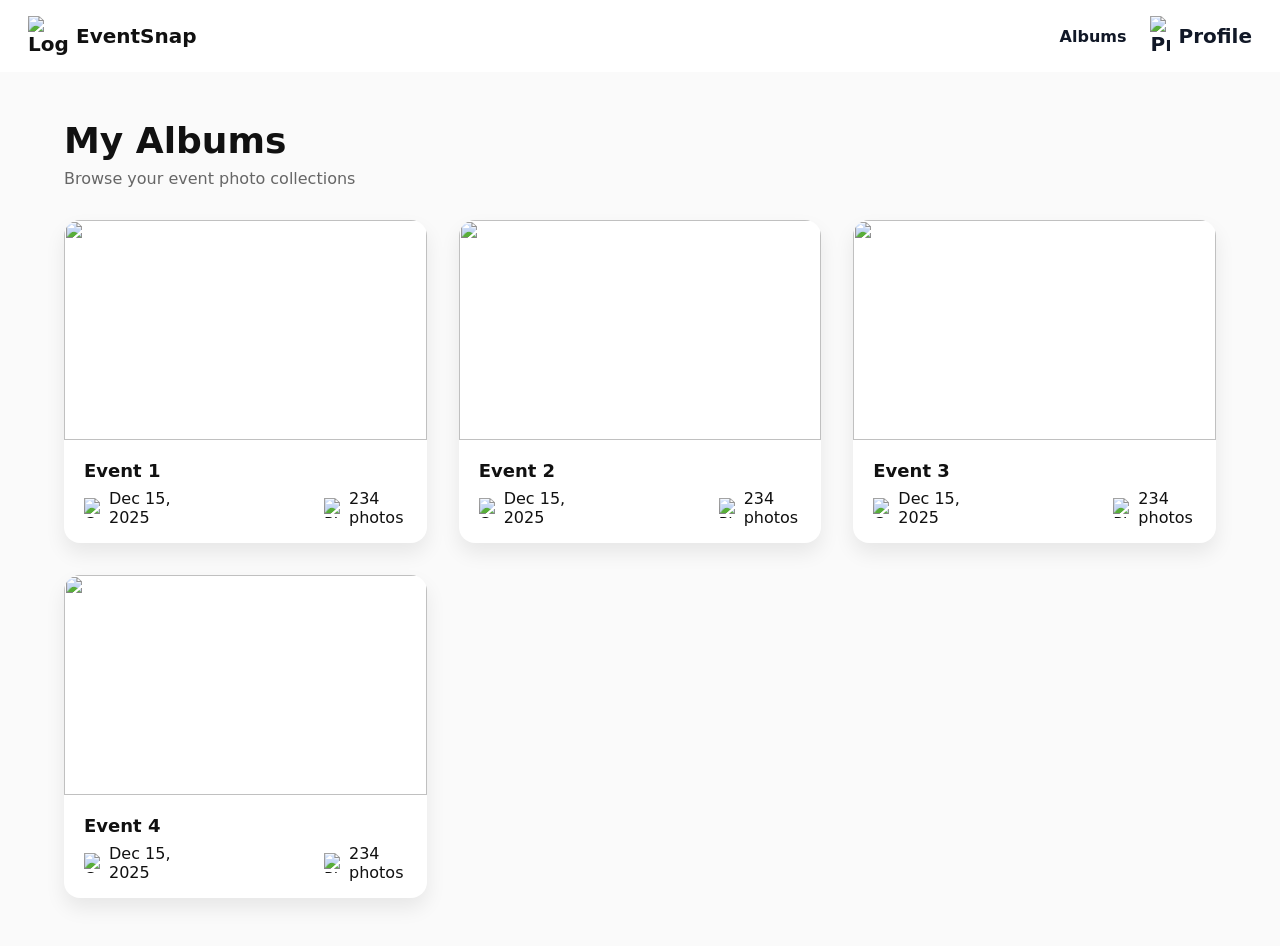
==== index.html @ c73d5fc5 "Initial commit" ====
<!DOCTYPE html>
<html lang="en">
<head>
  <meta charset="UTF-8" />
  <title>EventSnap</title>
  <link rel="stylesheet" href="styles.css" />
</head>
<body>

  <!-- NAVBAR -->
  <nav class="navbar">
    <div class="logo">
        <img src="images/mainlogo.png" alt="Logo" width="40"/>
        <span>EventSnap</span>
    </div>
    <div class="nav-links">
    <a href="index.html">Albums</a>
     <a href="profile.html" class="nav-profile">
    <div class="logo">
    <img src="images/user.png" alt="Profile" class="nav-icon" width="20">
    Profile
    </div>
  </a>
</div>

  </nav>

  <!-- MAIN CONTENT -->
  <main class="container">
    <h1>My Albums</h1>
    <p class="subtitle">Browse your event photo collections</p>

    <div class="album-grid">
      <!-- Album Card -->
       <a href="event1.html">
      <div class="album-card">
        <img src="images/nyc.jpg" />

        <div class="album-info">
          <h3>Event 1</h3>
          <div class="meta">
            <div class ="meta-label">
            <img src="images/calendar.png" alt="Calendar"/>
            <span>Dec 15, 2025</span>
            </div>
            <div class ="meta-label">
            <img src="images/gallery.png" alt="Photos"/>
            <span>234 photos</span>
            </div>
          </div>
        </div>
      </div>
      </a>

      <div class="album-card">
        <img src="images/nyc.jpg" />

        <div class="album-info">
          <h3>Event 2</h3>
          <div class="meta">
            <div class ="meta-label">
            <img src="images/calendar.png" alt="Calendar"/>
            <span>Dec 15, 2025</span>
            </div>
            <div class ="meta-label">
            <img src="images/gallery.png" alt="Photos"/>
            <span>234 photos</span>
            </div>
          </div>
        </div>
      </div>

      <div class="album-card">
        <img src="images/nyc.jpg" />

        <div class="album-info">
          <h3>Event 3</h3>
          <div class="meta">
            <div class ="meta-label">
            <img src="images/calendar.png" alt="Calendar"/>
            <span>Dec 15, 2025</span>
            </div>
            <div class ="meta-label">
            <img src="images/gallery.png" alt="Photos"/>
            <span>234 photos</span>
            </div>
          </div>
        </div>
      </div>

      <div class="album-card">
        <img src="images/nyc.jpg" />

        <div class="album-info">
          <h3>Event 4</h3>
          <div class="meta">
            <div class ="meta-label">
            <img src="images/calendar.png" alt="Calendar"/>
            <span>Dec 15, 2025</span>
            </div>
            <div class ="meta-label">
            <img src="images/gallery.png" alt="Photos"/>
            <span>234 photos</span>
            </div>
          </div>
        </div>
      </div>
      

    </div>

    
  </main>

</body>
</html>
---- styles.css ----
* {
  box-sizing: border-box;
  margin: 0;
  padding: 0;
  font-family: system-ui, -apple-system, BlinkMacSystemFont, sans-serif;
}

body {
  background: #fafafa;
  color: #111;
}

/* NAVBAR */
.navbar {
  display: flex;
  align-items: center;
  justify-content: space-between;
  padding: 16px 28px;
  background: white;
}

.nav-links {
  display: flex;
  align-items: center;
  gap: 24px;
}

.nav-links a {
  text-decoration: none;
  color: #111827;
  font-weight: 600;
}


.logo {
  display: flex;
  align-items: center;
  gap: 8px;
  font-size: 20px;
  font-weight: 600;
}

/* MAIN */
.container {
  padding: 48px 64px;
}

h1 {
  font-size: 36px;
  margin-bottom: 8px;
}

.subtitle {
  color: #666;
  margin-bottom: 32px;
}

/* GRID */
.album-grid {
  display: grid;
  grid-template-columns: repeat(auto-fill, minmax(320px, 1fr));
  gap: 32px;
}

/* CARD */
.album-card {
  background: white;
  border-radius: 16px;
  overflow: hidden;
  box-shadow: 0 10px 20px rgba(0,0,0,0.08);
  transition: transform 0.2s ease, box-shadow 0.2s ease;
  cursor: pointer;
}

.album-card:hover {
  transform: translateY(-4px);
  box-shadow: 0 15px 30px rgba(0,0,0,0.12);
}

.album-card img {
  width: 100%;
  height: 220px;
  object-fit: cover;
}

.album-info {
  padding: 16px 20px;
}

.album-info h3 {
  font-size: 18px;
  margin-bottom: 8px;
}

.meta {
  display: flex;
  align-items: center;
  gap: 145px;
}

.meta-label{
    display: flex;
    align-items: center;
    gap: 5px;
}

.meta img {
  width: 20px;   
  height: 20px;  
  object-fit: contain;
}
/* Make album cards clickable links without blue underline */
.album-grid a {
  text-decoration: none;
  color: inherit;
  display: block;
}

/* Event page: back link */
.back-link {
  display: inline-flex;
  align-items: center;
  gap: 8px;
  text-decoration: none;
  color: #6b7280;
  font-weight: 600;
  margin-bottom: 18px;
}
.back-link:hover {
  color: #374151;
}

/* Event page: header row with title + upload button */
.header-row {
  display: flex;
  align-items: flex-start;
  justify-content: space-between;
  gap: 24px;
  margin-bottom: 18px;
}

/* Your event page uses .title for the big heading */
.title {
  margin: 0;
  font-size: 52px;
  line-height: 1.05;
  letter-spacing: -1px;
}

/* Photo count under title */
.count {
  margin-top: 12px;
  font-size: 20px;
  color: #6b7280;
  font-weight: 600;
}

/* Upload button (blue pill button) */
.btn-primary {
  margin-top: 10px;
  border: 0;
  background: #2563eb;
  color: #fff;
  padding: 14px 22px;
  border-radius: 14px;
  font-weight: 700;
  font-size: 16px;
  display: inline-flex;
  align-items: center;
  gap: 10px;
  cursor: pointer;
  box-shadow: 0 10px 24px rgba(37, 99, 235, 0.22);
}
.btn-primary:hover {
  background: #1d4ed8;
}
.btn-icon {
  display: inline-flex;
}
/* Pills container - BLUE background */
.pills {
  display: inline-flex;
  gap: 10px;
  background: #2563eb;
  padding: 8px;
  border-radius: 999px;

  position: relative;
  z-index: 0;

  /* spacing so it doesn't overlap the grid */
  margin: 18px 0 28px 0;
}

/* Pill buttons */
.pill {
  border: none;
  background-color: transparent;   /* important: use background-color */
  color: #e0e7ff;
  padding: 12px 18px;
  border-radius: 999px;
  font-weight: 600;
  display: inline-flex;
  align-items: center;
  gap: 8px;
  cursor: pointer;

  /* transitions */
  transition: background-color 200ms ease, color 200ms ease, box-shadow 200ms ease, transform 200ms ease;
}

/* Active pill */
.pill.pill-active {
  background-color: #ffffff;
  color: #1e3a8a;
  box-shadow: 0 4px 14px rgba(0,0,0,0.15);
  transform: translateY(-1px);
}

/* Icon inside pill */
.pill img {
  transition: filter 200ms ease;
  filter: brightness(0) invert(1);
}

.pill.pill-active img {
  filter: none;
}


/* Photo grid on event page */
.grid{
  margin-top: 0;            /* avoid stacking upward */
  display: grid;
  grid-template-columns: repeat(4, 1fr);
  gap: 18px;
}


.tile {
  border-radius: 18px;
  overflow: hidden;
  background: #e5e7eb;
  box-shadow: 0 10px 22px rgba(17, 24, 39, 0.08);
}

.tile img {
  width: 100%;
  height: 230px;
  object-fit: cover;
  display: block;
}

.tile {
  position: relative;
}

.delete-btn {
  position: absolute;
  top: 6px;
  right: 6px;
  border: none;
  background: rgba(0,0,0,0.7);
  color: white;
  font-size: 14px;
  border-radius: 50%;
  width: 24px;
  height: 24px;
  cursor: pointer;
}

.delete-btn:hover {
  background: red;
}



/* profile page stuff */
.page-title {
  font-size: 42px;
  font-weight: 800;
  margin: 30px 0 22px;
  text-align: center;
}

.profile-card {
  max-width: 920px;
  margin: 0 auto 60px;
  background: #fff;
  border-radius: 18px;
  padding: 34px;
  box-shadow: 0 12px 28px rgba(0,0,0,0.10);
  border: 1px solid rgba(0,0,0,0.06);
}

.profile-row {
  display: flex;
  gap: 28px;
  align-items: center;
  padding-bottom: 22px;
}

.profile-left {
  width: 220px;
  display: flex;
  justify-content: center;
}

.profile-photo-wrap {
  position: relative;
  width: 170px;
  height: 170px;
}

.profile-photo {
  width: 170px;
  height: 170px;
  border-radius: 999px;
  object-fit: cover;
  background: #eef1f6;
  border: 1px solid rgba(0,0,0,0.06);
}

.photo-edit-btn {
  position: absolute;
  right: 10px;
  bottom: 10px;
  width: 44px;
  height: 44px;
  border-radius: 999px;
  border: none;
  cursor: pointer;
  background: #1d5bff;
  display: grid;
  place-items: center;
  box-shadow: 0 10px 22px rgba(29,91,255,0.35);
}

.camera-icon {
  width: 20px;
  height: 20px;
}

.profile-right {
  flex: 1;
}

.section-title {
  margin: 0 0 8px;
  font-size: 18px;
  font-weight: 700;
}

.muted {
  margin: 0;
  color: #667085;
  line-height: 1.5;
}

.muted.small {
  margin-top: 8px;
  font-size: 14px;
}

.form-group {
  margin-top: 18px;
}

.form-group label {
  display: block;
  font-weight: 700;
  margin-bottom: 10px;
  color: #1f2937;
}

.form-group input {
  width: 100%;
  padding: 14px 16px;
  border-radius: 12px;
  border: 1px solid rgba(0,0,0,0.08);
  background: #f3f4f6;
  outline: none;
  font-size: 16px;
}

.form-group input:focus {
  border-color: rgba(29,91,255,0.55);
  background: #fff;
}

.btn-wide {
  width: 100%;
  margin-top: 26px;
  padding: 16px 18px;
  border-radius: 12px;
  font-size: 18px;
}

/* Mobile */
@media (max-width: 760px) {
  .page-title { font-size: 32px; }
  .profile-row { flex-direction: column; align-items: flex-start; }
  .profile-left { width: 100%; justify-content: flex-start; }
}
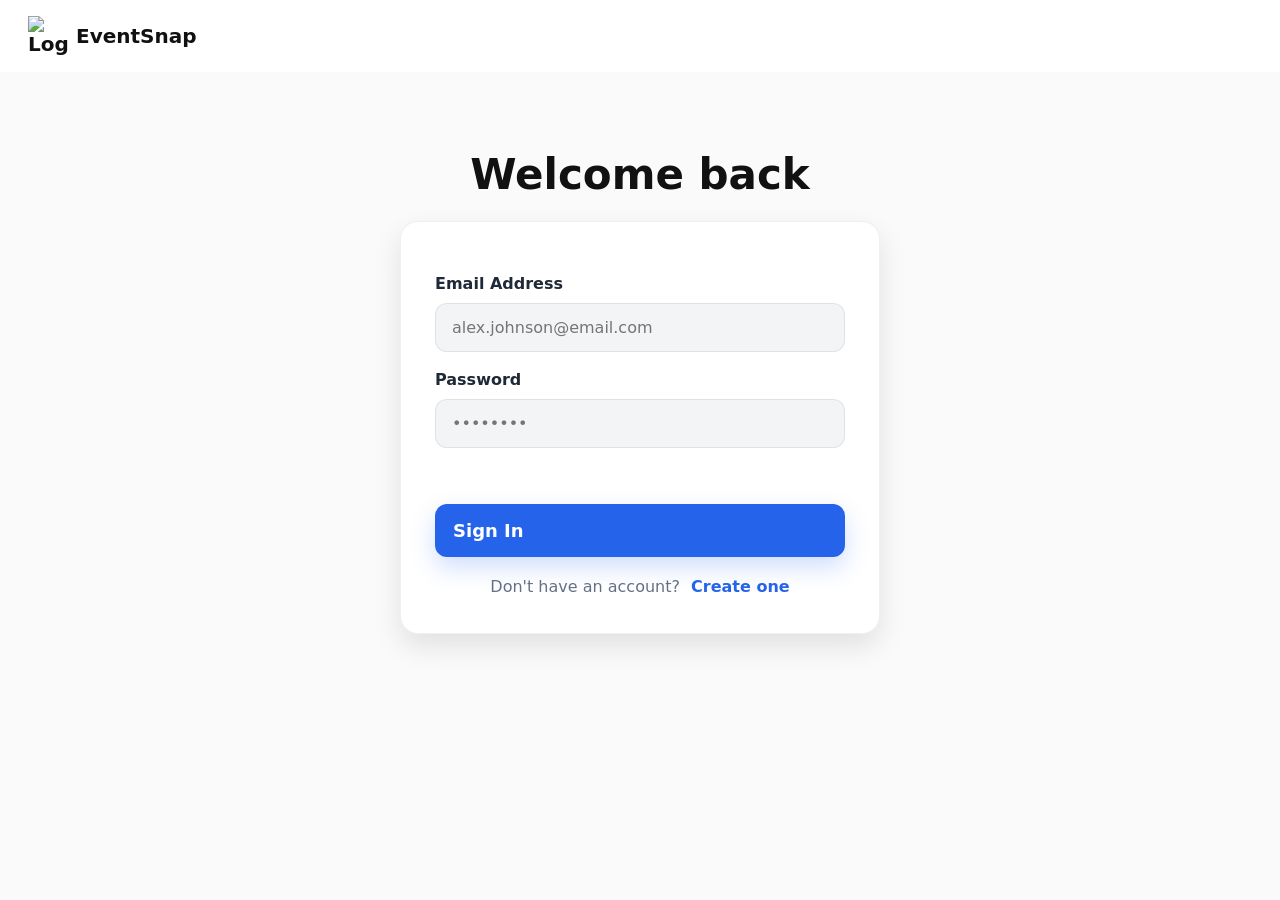
==== commit 5b726af2: "Add auth, dynamic events, SQLite database, background face encoding, and bulk download - Token-based" ====
--- a/index.html
+++ b/index.html
@@ -2,6 +2,7 @@
 <html lang="en">
 <head>
   <meta charset="UTF-8" />
+  <meta name="viewport" content="width=device-width, initial-scale=1.0" />
   <title>EventSnap</title>
   <link rel="stylesheet" href="styles.css" />
 </head>
@@ -14,103 +15,150 @@
         <span>EventSnap</span>
     </div>
     <div class="nav-links">
-    <a href="index.html">Albums</a>
-     <a href="profile.html" class="nav-profile">
-    <div class="logo">
-    <img src="images/user.png" alt="Profile" class="nav-icon" width="20">
-    Profile
+      <a href="index.html">Albums</a>
+      <a href="profile.html" class="nav-profile">
+        <div class="logo">
+          <img src="images/user.png" alt="Profile" class="nav-icon" width="20">
+          Profile
+        </div>
+      </a>
+      <a href="#" id="logout-link">Logout</a>
     </div>
-  </a>
-</div>
-
   </nav>
 
   <!-- MAIN CONTENT -->
   <main class="container">
-    <h1>My Albums</h1>
-    <p class="subtitle">Browse your event photo collections</p>
+    <div class="header-row">
+      <div class="header-left">
+        <h1>My Albums</h1>
+        <p class="subtitle">Browse your event photo collections</p>
+      </div>
+      <button class="btn-primary" id="new-event-btn" type="button">+ New Event</button>
+    </div>
 
-    <div class="album-grid">
-      <!-- Album Card -->
-       <a href="event1.html">
-      <div class="album-card">
-        <img src="images/nyc.jpg" />
+    <!-- Create event form (hidden until + New Event is clicked) -->
+    <div class="profile-card create-event-card" id="create-card" style="display:none">
+      <div class="form-group">
+        <label for="event-name">Event Name</label>
+        <input id="event-name" type="text" placeholder="Sarah's Wedding" />
+      </div>
+      <div class="form-group">
+        <label for="event-date">Date</label>
+        <input id="event-date" type="date" />
+      </div>
+      <p class="form-error" id="create-error"></p>
+      <div class="form-actions">
+        <button class="btn-primary" id="create-btn" type="button">Create Event</button>
+        <button class="btn-secondary" id="cancel-btn" type="button">Cancel</button>
+      </div>
+    </div>
 
-        <div class="album-info">
-          <h3>Event 1</h3>
-          <div class="meta">
-            <div class ="meta-label">
-            <img src="images/calendar.png" alt="Calendar"/>
-            <span>Dec 15, 2025</span>
-            </div>
-            <div class ="meta-label">
-            <img src="images/gallery.png" alt="Photos"/>
-            <span>234 photos</span>
+    <div class="album-grid" id="album-grid"></div>
+    <p class="muted empty-msg" id="empty-msg" style="display:none">
+      No events yet. Create your first one!
+    </p>
+  </main>
+
+  <script src="app.js"></script>
+  <script>
+    requireAuth();
+
+    const grid = document.getElementById("album-grid");
+    const emptyMsg = document.getElementById("empty-msg");
+    const createCard = document.getElementById("create-card");
+    const createError = document.getElementById("create-error");
+    const nameInput = document.getElementById("event-name");
+    const dateInput = document.getElementById("event-date");
+
+    document.getElementById("logout-link").addEventListener("click", (e) => {
+      e.preventDefault();
+      logout();
+    });
+
+    document.getElementById("new-event-btn").addEventListener("click", () => {
+      createCard.style.display = createCard.style.display === "none" ? "" : "none";
+      if (createCard.style.display === "") nameInput.focus();
+    });
+
+    document.getElementById("cancel-btn").addEventListener("click", () => {
+      createCard.style.display = "none";
+      createError.textContent = "";
+    });
+
+    document.getElementById("create-btn").addEventListener("click", async () => {
+      createError.textContent = "";
+      const name = nameInput.value.trim();
+      if (!name) {
+        createError.textContent = "Event name is required.";
+        return;
+      }
+
+      const res = await authFetch("/events", {
+        method: "POST",
+        headers: { "Content-Type": "application/json" },
+        body: JSON.stringify({ name, event_date: dateInput.value || null })
+      });
+
+      if (!res.ok) {
+        const data = await res.json().catch(() => ({}));
+        createError.textContent = data.detail || "Failed to create event.";
+        return;
+      }
+
+      nameInput.value = "";
+      dateInput.value = "";
+      createCard.style.display = "none";
+      await loadEvents();
+    });
+
+    function formatDate(isoDate) {
+      if (!isoDate) return "No date";
+      const d = new Date(isoDate + "T00:00:00");
+      if (isNaN(d)) return isoDate;
+      return d.toLocaleDateString(undefined, { month: "short", day: "numeric", year: "numeric" });
+    }
+
+    function renderEvents(events) {
+      grid.innerHTML = "";
+      emptyMsg.style.display = events.length ? "none" : "";
+
+      events.forEach(ev => {
+        const link = document.createElement("a");
+        link.href = `event.html?id=${ev.id}`;
+
+        const cover = ev.cover_url ? API_BASE + ev.cover_url : "images/nyc.jpg";
+
+        link.innerHTML = `
+          <div class="album-card">
+            <img src="${cover}" alt="${ev.name}" />
+            <div class="album-info">
+              <h3></h3>
+              <div class="meta">
+                <div class="meta-label">
+                  <img src="images/calendar.png" alt="Calendar"/>
+                  <span>${formatDate(ev.event_date)}</span>
+                </div>
+                <div class="meta-label">
+                  <img src="images/gallery.png" alt="Photos"/>
+                  <span>${ev.photo_count} photo${ev.photo_count === 1 ? "" : "s"}</span>
+                </div>
+              </div>
             </div>
           </div>
-        </div>
-      </div>
-      </a>
+        `;
+        link.querySelector("h3").textContent = ev.name; // avoid HTML injection via event name
+        grid.appendChild(link);
+      });
+    }
 
-      <div class="album-card">
-        <img src="images/nyc.jpg" />
+    async function loadEvents() {
+      const res = await authFetch("/events");
+      const data = await res.json();
+      renderEvents(data.events || []);
+    }
 
-        <div class="album-info">
-          <h3>Event 2</h3>
-          <div class="meta">
-            <div class ="meta-label">
-            <img src="images/calendar.png" alt="Calendar"/>
-            <span>Dec 15, 2025</span>
-            </div>
-            <div class ="meta-label">
-            <img src="images/gallery.png" alt="Photos"/>
-            <span>234 photos</span>
-            </div>
-          </div>
-        </div>
-      </div>
-
-      <div class="album-card">
-        <img src="images/nyc.jpg" />
-
-        <div class="album-info">
-          <h3>Event 3</h3>
-          <div class="meta">
-            <div class ="meta-label">
-            <img src="images/calendar.png" alt="Calendar"/>
-            <span>Dec 15, 2025</span>
-            </div>
-            <div class ="meta-label">
-            <img src="images/gallery.png" alt="Photos"/>
-            <span>234 photos</span>
-            </div>
-          </div>
-        </div>
-      </div>
-
-      <div class="album-card">
-        <img src="images/nyc.jpg" />
-
-        <div class="album-info">
-          <h3>Event 4</h3>
-          <div class="meta">
-            <div class ="meta-label">
-            <img src="images/calendar.png" alt="Calendar"/>
-            <span>Dec 15, 2025</span>
-            </div>
-            <div class ="meta-label">
-            <img src="images/gallery.png" alt="Photos"/>
-            <span>234 photos</span>
-            </div>
-          </div>
-        </div>
-      </div>
-      
-
-    </div>
-
-    
-  </main>
+    loadEvents();
+  </script>
 
 </body>
 </html>
--- a/styles.css
+++ b/styles.css
@@ -396,6 +396,94 @@
   font-size: 18px;
 }
 
+/* Secondary / danger buttons (event page actions) */
+.btn-secondary {
+  margin-top: 10px;
+  border: 1px solid rgba(0,0,0,0.12);
+  background: #fff;
+  color: #1f2937;
+  padding: 14px 22px;
+  border-radius: 14px;
+  font-weight: 700;
+  font-size: 16px;
+  display: inline-flex;
+  align-items: center;
+  gap: 10px;
+  cursor: pointer;
+  box-shadow: 0 6px 16px rgba(0,0,0,0.06);
+}
+.btn-secondary:hover {
+  background: #f3f4f6;
+}
+
+.btn-danger {
+  margin-top: 10px;
+  border: 0;
+  background: #dc2626;
+  color: #fff;
+  padding: 14px 22px;
+  border-radius: 14px;
+  font-weight: 700;
+  font-size: 16px;
+  display: inline-flex;
+  align-items: center;
+  gap: 10px;
+  cursor: pointer;
+  box-shadow: 0 10px 24px rgba(220, 38, 38, 0.22);
+}
+.btn-danger:hover {
+  background: #b91c1c;
+}
+
+/* Action buttons on event page header */
+.header-actions {
+  display: flex;
+  flex-wrap: wrap;
+  gap: 10px;
+  justify-content: flex-end;
+}
+
+/* Inline form errors */
+.form-error {
+  color: #dc2626;
+  font-weight: 600;
+  margin-top: 14px;
+  min-height: 1em;
+}
+
+/* Login / register card */
+.auth-card {
+  max-width: 480px;
+}
+
+.auth-toggle {
+  margin-top: 18px;
+  text-align: center;
+}
+
+.auth-toggle a {
+  color: #2563eb;
+  font-weight: 700;
+  text-decoration: none;
+  margin-left: 6px;
+}
+
+/* Create event form on albums page */
+.create-event-card {
+  max-width: 560px;
+  margin: 0 0 32px;
+}
+
+.form-actions {
+  display: flex;
+  gap: 12px;
+}
+
+.empty-msg {
+  margin-top: 24px;
+  font-size: 18px;
+}
+
 /* Mobile */
 @media (max-width: 760px) {
   .page-title { font-size: 32px; }
